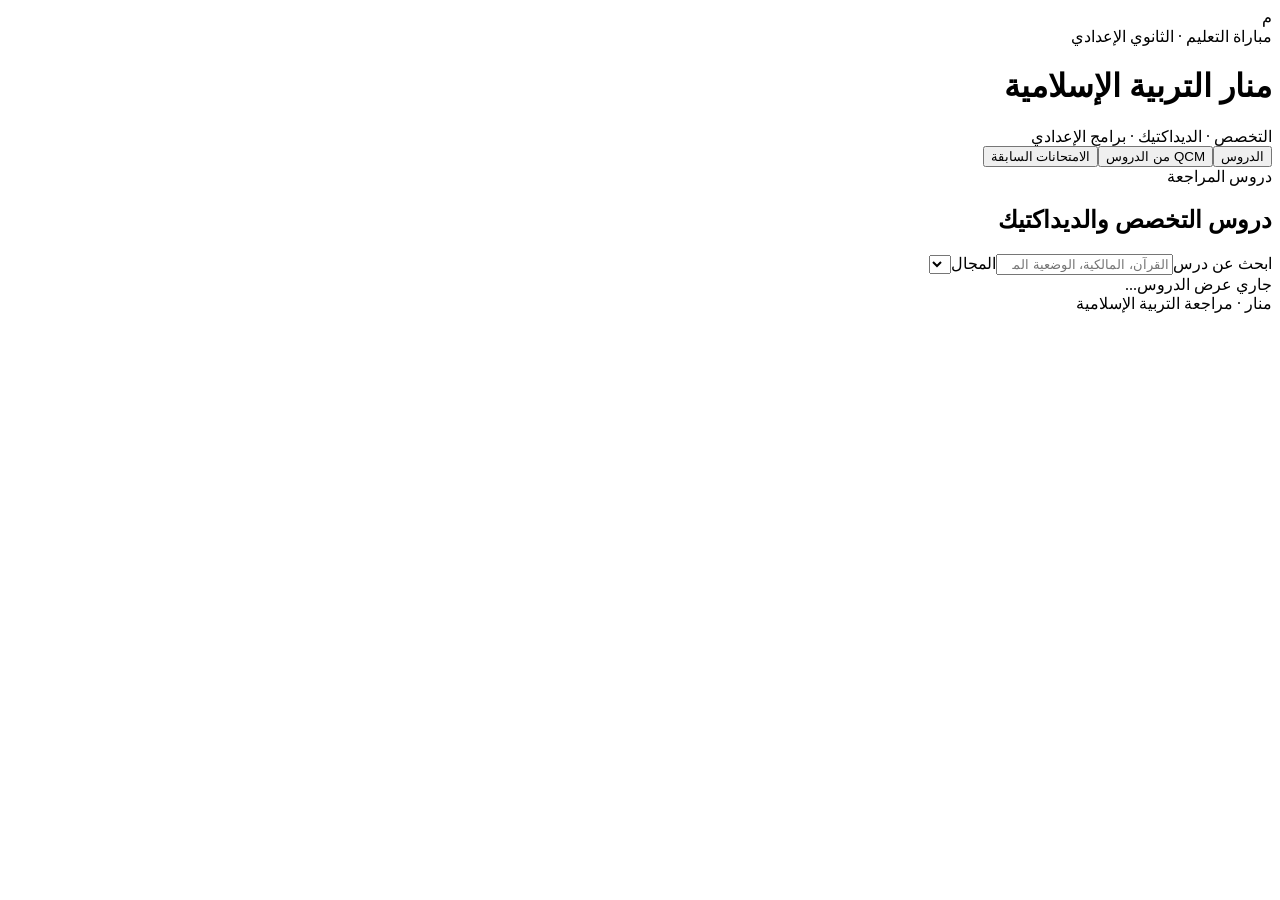
==== manar-islam/index.html @ e32c158d "Create independent Manar Islamic education review site from scratch" ====
<!doctype html>
<html lang="ar" dir="rtl">
<head>
<meta charset="utf-8"><meta name="viewport" content="width=device-width, initial-scale=1">
<meta name="theme-color" content="#112f32">
<meta name="description" content="دروس التربية الإسلامية لمباراة التعليم، QCM مبنية على الدروس، وامتحانات سابقة بسنداتها الأصلية.">
<title>منار | مراجعة التربية الإسلامية</title>
<link rel="stylesheet" href="style.css?v=1">
</head>
<body>
<header class="site-head">
 <div class="head-inner">
  <div class="logo-mark">م</div>
  <div class="brand"><div class="eyebrow">مباراة التعليم · الثانوي الإعدادي</div><h1>منار <span>التربية الإسلامية</span></h1></div>
  <div class="head-detail">التخصص · الديداكتيك · برامج الإعدادي</div>
 </div>
 <nav class="top-tabs" aria-label="أقسام الموقع"><button type="button" data-tab="lessons" class="active">الدروس</button><button type="button" data-tab="practice">QCM من الدروس</button><button type="button" data-tab="exams">الامتحانات السابقة</button></nav>
</header>
<main class="layout">
 <section id="lessons" class="tab-panel">
  <div class="section-intro"><div class="eyebrow dark">دروس المراجعة</div><h2>دروس التخصص والديداكتيك</h2></div>
  <div class="study-layout">
   <aside class="study-sidebar"><label for="lesson-search">ابحث عن درس</label><input id="lesson-search" type="search" placeholder="القرآن، المالكية، الوضعية المشكلة..."><label for="lesson-group">المجال</label><select id="lesson-group"></select><div id="lesson-list" class="lesson-list"></div></aside>
   <article class="lesson-pane" id="lesson-pane"><div class="loading">جاري عرض الدروس...</div></article>
  </div>
 </section>
 <section id="practice" class="tab-panel" hidden>
  <div class="section-intro"><div class="eyebrow dark">اختبار الفهم</div><h2>QCM مرتبطة بمحتوى الدروس</h2><p>أسئلة تدريبية تحليلية متوسطة وصعبة، منفصلة عن أسئلة المباريات الرسمية.</p></div>
  <div class="practice-controls"><label>اختر الدرس <select id="practice-lesson"></select></label><label>المستوى <select id="practice-level"><option value="all">متوسط وصعب</option><option value="hard">صعب فقط</option></select></label><button id="reset-practice" class="outline">إعادة الاختبار</button></div>
  <div class="score-line"><strong id="practice-stats"></strong></div>
  <div id="practice-content" class="practice-content"></div>
 </section>
 <section id="exams" class="tab-panel" hidden>
  <div class="section-intro"><div class="eyebrow dark">أسئلة أصلية</div><h2>الامتحانات السابقة</h2><p>نص الانطلاق والسند أولاً، ثم السؤال والاختيارات. الأسئلة غير المفرغة تُعرض من الورقة المصورة دون اختراع إجابات.</p></div>
  <div class="exam-controls"><label>الدورة <select id="exam-year"></select></label><label>السؤال <select id="exam-question"></select></label><div class="exam-movement"><button class="outline" id="prev-question">السابق</button><button class="outline" id="next-question">التالي</button></div></div>
  <div id="exam-paper" class="exam-paper"></div>
  <div id="essay-area" class="essay-area"></div>
 </section>
</main>
<footer>منار · مراجعة التربية الإسلامية</footer>
<script src="../tarbiya-islamia/transcribed-questions.js"></script>
<script src="../tarbiya-islamia/courses-full.js"></script>
<script src="../tarbiya-islamia/grade12-detailed.js"></script>
<script src="../tarbiya-islamia/grade3-detailed.js"></script>
<script src="../tarbiya-islamia/grade-extra-detailed.js"></script>
<script src="../tarbiya-islamia/courses-enriched.js"></script>
<script src="../tarbiya-islamia/master-grade1.js"></script>
<script src="../tarbiya-islamia/master-grade2.js"></script>
<script src="../tarbiya-islamia/master-grade3.js"></script>
<script src="../tarbiya-islamia/master-specialty.js"></script>
<script src="../tarbiya-islamia/master-didactics.js"></script>
<script src="../tarbiya-islamia/didactics-official-syllabus.js"></script>
<script src="../tarbiya-islamia/master-assemble.js"></script>
<script src="../tarbiya-islamia/resumes-specialty.js"></script>
<script src="../tarbiya-islamia/resumes-grades.js"></script>
<script src="questions.js?v=1"></script>
<script src="app.js?v=1"></script>
</body></html>
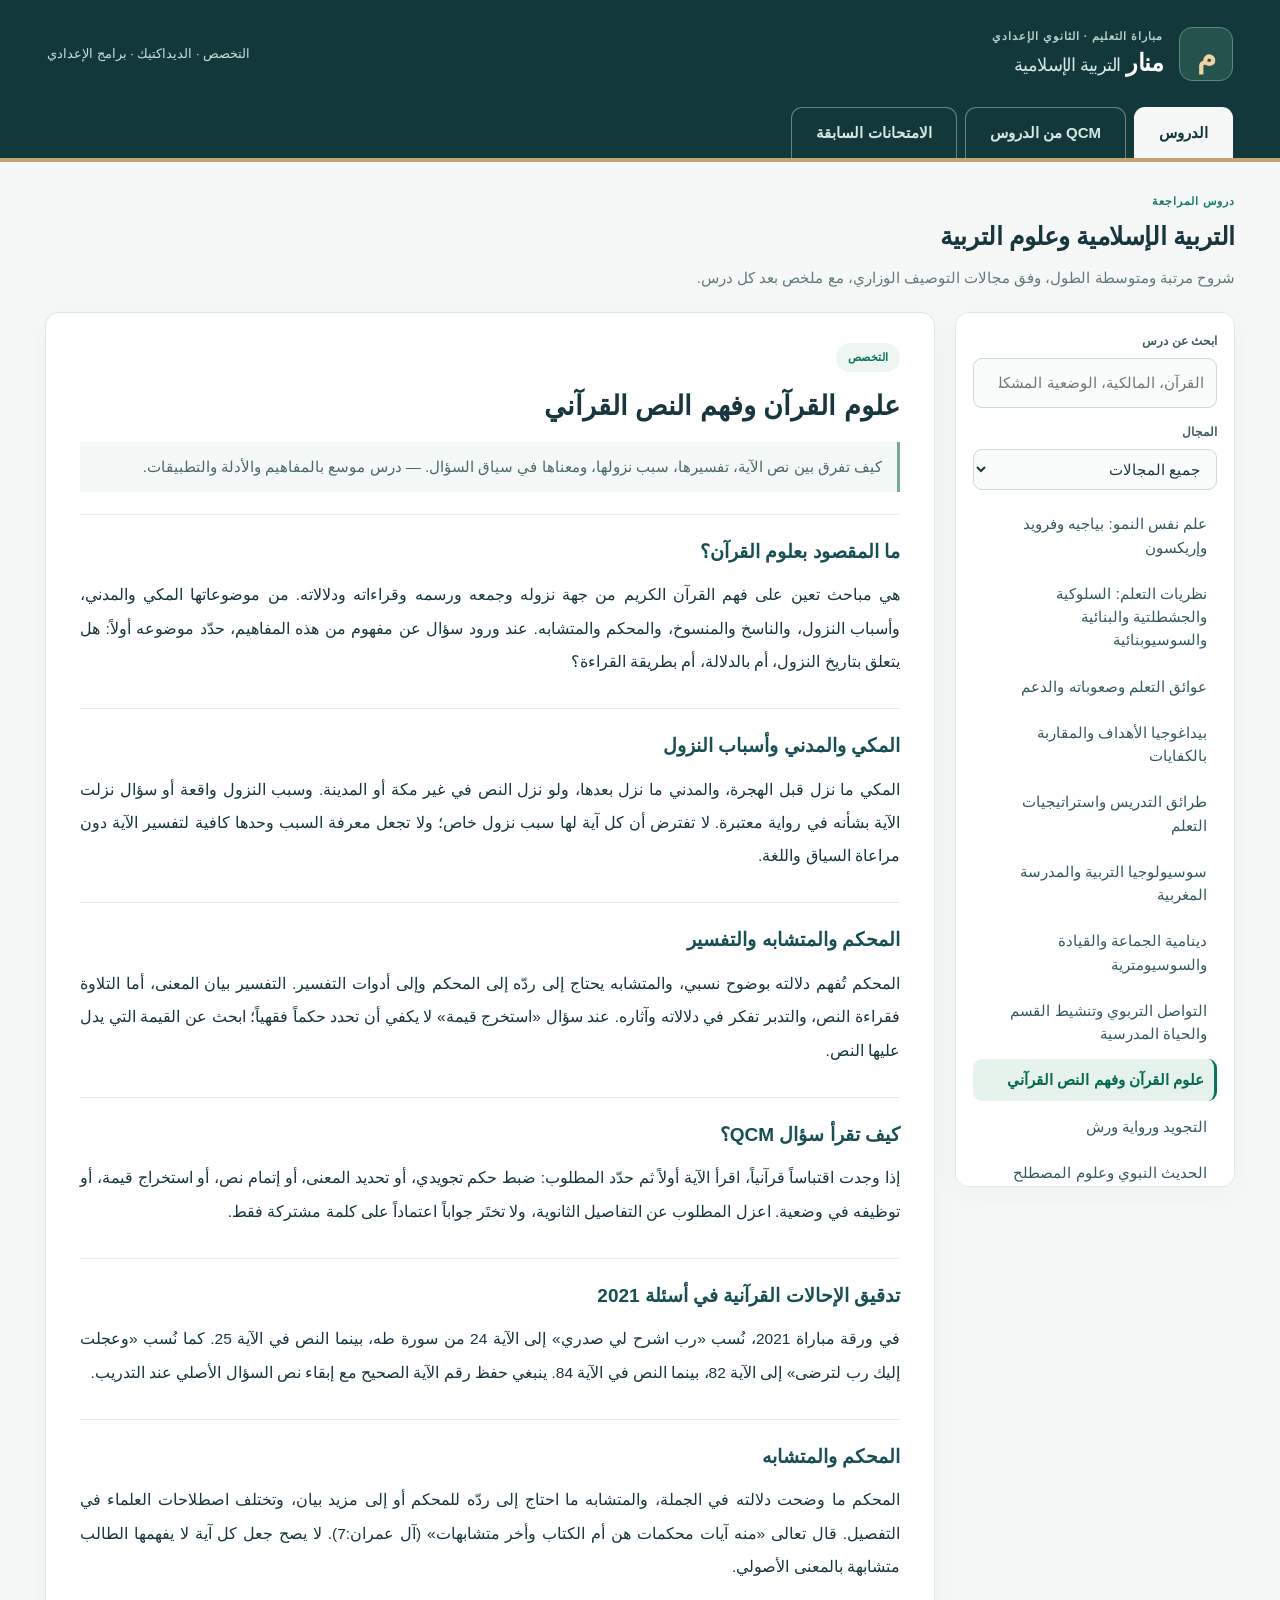
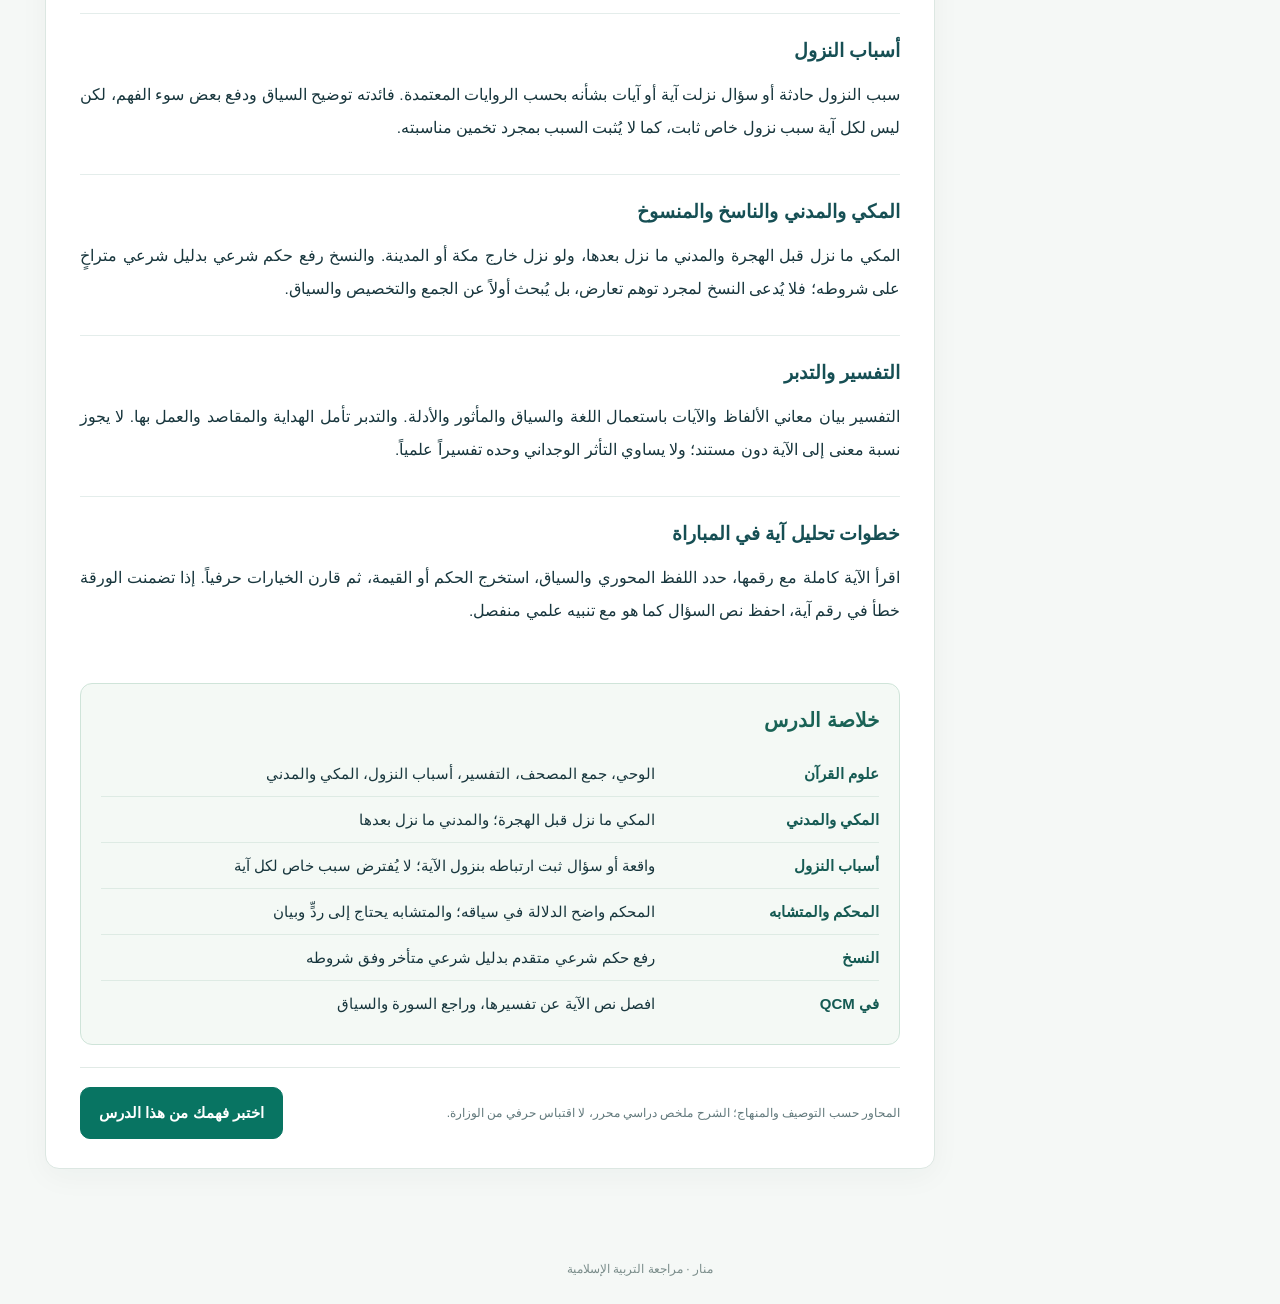
==== commit 3900a284: "Load 2025 specialty additions and education sciences with their applied QCM into new Manar site" ====
--- a/manar-islam/index.html
+++ b/manar-islam/index.html
@@ -18,14 +18,14 @@
 </header>
 <main class="layout">
  <section id="lessons" class="tab-panel">
-  <div class="section-intro"><div class="eyebrow dark">دروس المراجعة</div><h2>دروس التخصص والديداكتيك</h2></div>
+  <div class="section-intro"><div class="eyebrow dark">دروس المراجعة</div><h2>التربية الإسلامية وعلوم التربية</h2><p>شروح مرتبة ومتوسطة الطول، وفق مجالات التوصيف الوزاري، مع ملخص بعد كل درس.</p></div>
   <div class="study-layout">
    <aside class="study-sidebar"><label for="lesson-search">ابحث عن درس</label><input id="lesson-search" type="search" placeholder="القرآن، المالكية، الوضعية المشكلة..."><label for="lesson-group">المجال</label><select id="lesson-group"></select><div id="lesson-list" class="lesson-list"></div></aside>
    <article class="lesson-pane" id="lesson-pane"><div class="loading">جاري عرض الدروس...</div></article>
   </div>
  </section>
  <section id="practice" class="tab-panel" hidden>
-  <div class="section-intro"><div class="eyebrow dark">اختبار الفهم</div><h2>QCM مرتبطة بمحتوى الدروس</h2><p>أسئلة تدريبية تحليلية متوسطة وصعبة، منفصلة عن أسئلة المباريات الرسمية.</p></div>
+  <div class="section-intro"><div class="eyebrow dark">اختبار الفهم</div><h2>QCM متوسطة وصعبة من الدروس</h2><p>أسئلة تدريبية تحليلية متوسطة وصعبة، منفصلة عن أسئلة المباريات الرسمية.</p></div>
   <div class="practice-controls"><label>اختر الدرس <select id="practice-lesson"></select></label><label>المستوى <select id="practice-level"><option value="all">متوسط وصعب</option><option value="hard">صعب فقط</option></select></label><button id="reset-practice" class="outline">إعادة الاختبار</button></div>
   <div class="score-line"><strong id="practice-stats"></strong></div>
   <div id="practice-content" class="practice-content"></div>
@@ -50,9 +50,13 @@
 <script src="../tarbiya-islamia/master-specialty.js"></script>
 <script src="../tarbiya-islamia/master-didactics.js"></script>
 <script src="../tarbiya-islamia/didactics-official-syllabus.js"></script>
+<script src="specialty-2025-extra.js?v=1"></script>
+<script src="education-courses.js?v=1"></script>
 <script src="../tarbiya-islamia/master-assemble.js"></script>
 <script src="../tarbiya-islamia/resumes-specialty.js"></script>
 <script src="../tarbiya-islamia/resumes-grades.js"></script>
 <script src="questions.js?v=1"></script>
+<script src="advanced-questions.js?v=1"></script>
+<script src="education-questions.js?v=1"></script>
 <script src="app.js?v=1"></script>
 </body></html>
--- a/manar-islam/style.css
+++ b/manar-islam/style.css
@@ -0,0 +1,9 @@
+:root{--ink:#18363d;--muted:#62797c;--green:#087462;--dark:#12383b;--cream:#f5f8f6;--border:#dce7e2;--gold:#c5a36e;--white:#fff}
+*{box-sizing:border-box}html{scroll-behavior:smooth}body{margin:0;background:var(--cream);color:var(--ink);font:15px/1.85 Tahoma,"Segoe UI",Arial,sans-serif}button,input,select{font:inherit}button{cursor:pointer}a{color:var(--green)}[hidden]{display:none!important}button:focus-visible,input:focus-visible,select:focus-visible{outline:3px solid #c79235;outline-offset:2px}
+.site-head{background:var(--dark);color:#fff;border-bottom:4px solid var(--gold)}.head-inner{display:flex;align-items:center;gap:16px;max-width:1230px;padding:26px 22px;margin:auto}.logo-mark{height:54px;width:54px;border:1px solid #5d8882;border-radius:13px;display:grid;place-items:center;font-size:31px;font-weight:900;color:#f1d2a1;background:#24534d}.brand h1{font-size:24px;margin:0;letter-spacing:-.6px;line-height:1.45}.brand h1 span{font-weight:450;color:#d9e8e3;font-size:18px}.eyebrow{letter-spacing:1px;font-size:11px;font-weight:800;color:#bad2ca}.eyebrow.dark{color:#147866}.head-detail{margin-right:auto;color:#c9ded9;font-size:13px}.top-tabs{display:flex;gap:8px;max-width:1230px;margin:auto;padding:0 22px}.top-tabs button{border:1px solid #61867e;border-bottom:0;color:#d6e7e1;background:transparent;border-radius:11px 11px 0 0;padding:11px 24px;font-weight:800}.top-tabs button.active{background:var(--cream);border-color:var(--cream);color:var(--dark)}
+.layout{max-width:1230px;padding:29px 20px 65px;margin:auto;min-height:70vh}.section-intro{margin:0 0 20px}.section-intro h2{margin:2px 0;font-size:25px;font-weight:850;letter-spacing:-.4px}.section-intro p{color:var(--muted);max-width:870px;margin:5px 0 0}.study-layout{display:grid;grid-template-columns:280px minmax(0,1fr);gap:20px;align-items:start}.study-sidebar,.lesson-pane,.exam-paper,.essay-area,.practice-content,.practice-controls{background:#fff;border:1px solid var(--border);box-shadow:0 8px 30px #173c3a0a;border-radius:14px}.study-sidebar{position:sticky;top:15px;padding:17px;max-height:calc(100vh - 25px);overflow:auto}.study-sidebar label{display:block;color:#425d62;font-size:12px;font-weight:800;margin:0 0 6px}.study-sidebar input,.study-sidebar select,.practice-controls select,.exam-controls select{width:100%;background:#f9fcfa;border:1px solid #cadad5;color:var(--ink);padding:10px 12px;border-radius:9px;margin:0 0 13px}.lesson-list{display:grid;gap:5px}.lesson-link{display:flex;text-align:right;align-items:center;gap:8px;border:0;border-radius:9px;color:#345960;background:transparent;padding:9px 10px;line-height:1.55}.lesson-link:hover{background:#edf6f1}.lesson-link.active{background:#e5f3ec;color:#086952;font-weight:850;border-right:3px solid var(--green)}.lesson-link small{font-size:10px;color:#6d8c85;flex:none}.lesson-pane{padding:29px 34px;min-height:500px}.lesson-kind{display:inline-block;font-size:11px;letter-spacing:.2px;font-weight:850;background:#eef6f2;color:#0b735f;border-radius:100px;padding:4px 12px}.lesson-pane h2{margin:14px 0 16px;font-size:27px;line-height:1.5}.lesson-pane .lead{font-size:15px;color:#4b676c;background:#f4f8f6;border-right:3px solid #75ac96;padding:11px 15px;margin-bottom:22px}.chapter{border-top:1px solid #e4edeb;padding:22px 0 15px}.chapter:first-child{border-top:0}.chapter h3{font-size:19px;line-height:1.6;color:#164f54;margin:0 0 11px}.chapter p{font-size:15.5px;line-height:2.15;margin:0 0 15px;text-align:justify}.summary-area{background:#f4f9f5;border:1px solid #cfe4d9;border-radius:12px;padding:18px 20px;margin:26px 0 8px}.summary-area h3{margin:0 0 12px;font-size:20px;color:#1a6356}.summary-row{display:grid;grid-template-columns:minmax(110px,27%) minmax(0,1fr);border-top:1px solid #deebe4;padding:9px 0;gap:14px;line-height:1.8}.summary-row:first-of-type{border-top:0}.summary-row b{color:#155a53}.chapter-note{font-size:12px!important;color:var(--muted)!important}.lesson-bottom{display:flex;flex-wrap:wrap;align-items:center;justify-content:space-between;gap:12px;margin-top:22px;border-top:1px solid #e1eae6;padding-top:19px}
+.primary{background:var(--green);color:white;border:1px solid var(--green);border-radius:10px;padding:11px 18px;font-weight:800}.primary:hover{background:#075d51}.outline{background:#fff;color:var(--green);border:1px solid #b8d3c8;padding:10px 16px;border-radius:9px;font-weight:750}.outline:hover{background:#e9f5ef}
+.practice-controls,.exam-controls{display:flex;flex-wrap:wrap;align-items:end;gap:15px;padding:15px 18px;margin-bottom:20px}.practice-controls label,.exam-controls label{display:block;font-size:12px;font-weight:850;color:#486168;min-width:210px;flex:1}.practice-controls select,.exam-controls select{margin:4px 0 0}.score-line{padding:0 3px 14px;color:#1a6c59}.practice-content{padding:20px 25px}.question-card{padding:18px 0 22px;border-bottom:1px solid #e0eae6}.question-card:last-child{border-bottom:0}.question-meta{display:flex;align-items:center;gap:9px;font-size:12px;color:#0b715c;font-weight:800}.difficulty{font-size:10px;border-radius:5px;background:#fff5e9;color:#80502c;padding:3px 7px}.question-card h3{font-size:17px;line-height:1.9;margin:8px 0 13px}.option-list{display:grid;grid-template-columns:1fr 1fr;gap:9px}.option{border-radius:9px;padding:12px 14px;background:#fbfdfb;border:1px solid #cedfd6;text-align:right;color:#2c4c53;line-height:1.8}.option:hover:enabled{border-color:#269b78;background:#eaf7ef}.option[disabled]{cursor:default;opacity:1}.option.correct{background:#e8f8ed;color:#116444;border-color:#5dbf86}.option.wrong{background:#fff1e9;color:#9c4433;border-color:#e3a591}.explain{margin-top:12px;background:#f2f8f5;border-right:4px solid #2c9e76;border-radius:8px;padding:14px 16px}.explain.incorrect{background:#fff5f0;border-right-color:#d17d57}.explain strong{display:block;margin-bottom:4px}.explain p{margin:6px 0;font-size:14px;line-height:1.9}
+.exam-paper{padding:25px 28px}.exam-paper h3{margin:0 0 13px;color:#165a59;font-size:19px}.exam-stimulus{background:#f4f7f5;border-right:4px solid #a0bcb0;padding:18px 21px;white-space:pre-line;border-radius:8px;font-size:15px;line-height:2.05;margin:15px 0}.exam-scan{margin:15px auto 21px;text-align:center}.exam-scan img{display:block;width:100%;max-width:870px;height:auto;border:1px solid #d7e2df;border-radius:10px;margin:auto;box-shadow:0 8px 24px #193c3c15}.exam-scan figcaption{font-size:12px;color:var(--muted);margin-top:7px}.exam-question{margin:22px 0 12px;font-weight:800;font-size:18px;line-height:1.8}.answer-options{display:grid;grid-template-columns:1fr 1fr;gap:9px}.answer-option{display:block;border:1px solid #d0ded8;background:#fbfdfb;padding:12px 14px;border-radius:9px;text-align:right}.answer-option:has(input:checked){border-color:var(--green);background:#eaf6ee}.answer-option input{accent-color:var(--green);margin-left:8px}.result-box{margin:17px 0;background:#eaf7ee;border-right:4px solid #21865a;padding:15px 19px;border-radius:7px}.result-box.wrong{background:#fff5ec;border-right-color:#d88d51}.result-box p{margin:6px 0}.exam-paper .actions{margin-top:19px}.essay-area{margin-top:23px;padding:23px 27px}.essay-area h3{color:#125a5a}.essay-area details{border:1px solid #d9e8e0;padding:12px 15px;margin:9px 0;border-radius:10px;background:#fbfdfc}.essay-area summary{cursor:pointer;font-weight:800}.essay-area p{line-height:2}.warning{background:#fff6e9;color:#775a35;border-right:3px solid #cda568;padding:12px 14px;border-radius:8px;font-size:14px}.empty{padding:40px 15px;text-align:center;color:var(--muted)}footer{text-align:center;color:#7b8d8b;padding:24px;font-size:12px}
+@media(max-width:820px){.study-layout{grid-template-columns:1fr}.study-sidebar{position:static;max-height:260px}.lesson-list{grid-template-columns:1fr 1fr}.head-detail{display:none}.lesson-pane{padding:22px 18px}.layout{padding:20px 12px 45px}.top-tabs button{flex:1;padding:10px 8px;font-size:12px}.practice-content,.exam-paper{padding:16px}.option-list,.answer-options{grid-template-columns:1fr}.lesson-pane h2{font-size:23px}.chapter p{text-align:right;font-size:15px}}
+@media(max-width:480px){.head-inner{padding:17px 14px}.brand h1{font-size:20px}.brand h1 span{display:block;font-size:14px}.brand .eyebrow{font-size:10px}.top-tabs{padding:0 10px}.lesson-list{grid-template-columns:1fr}.study-sidebar{max-height:270px}.summary-row{grid-template-columns:1fr;gap:2px}.practice-controls label,.exam-controls label{min-width:100%}}
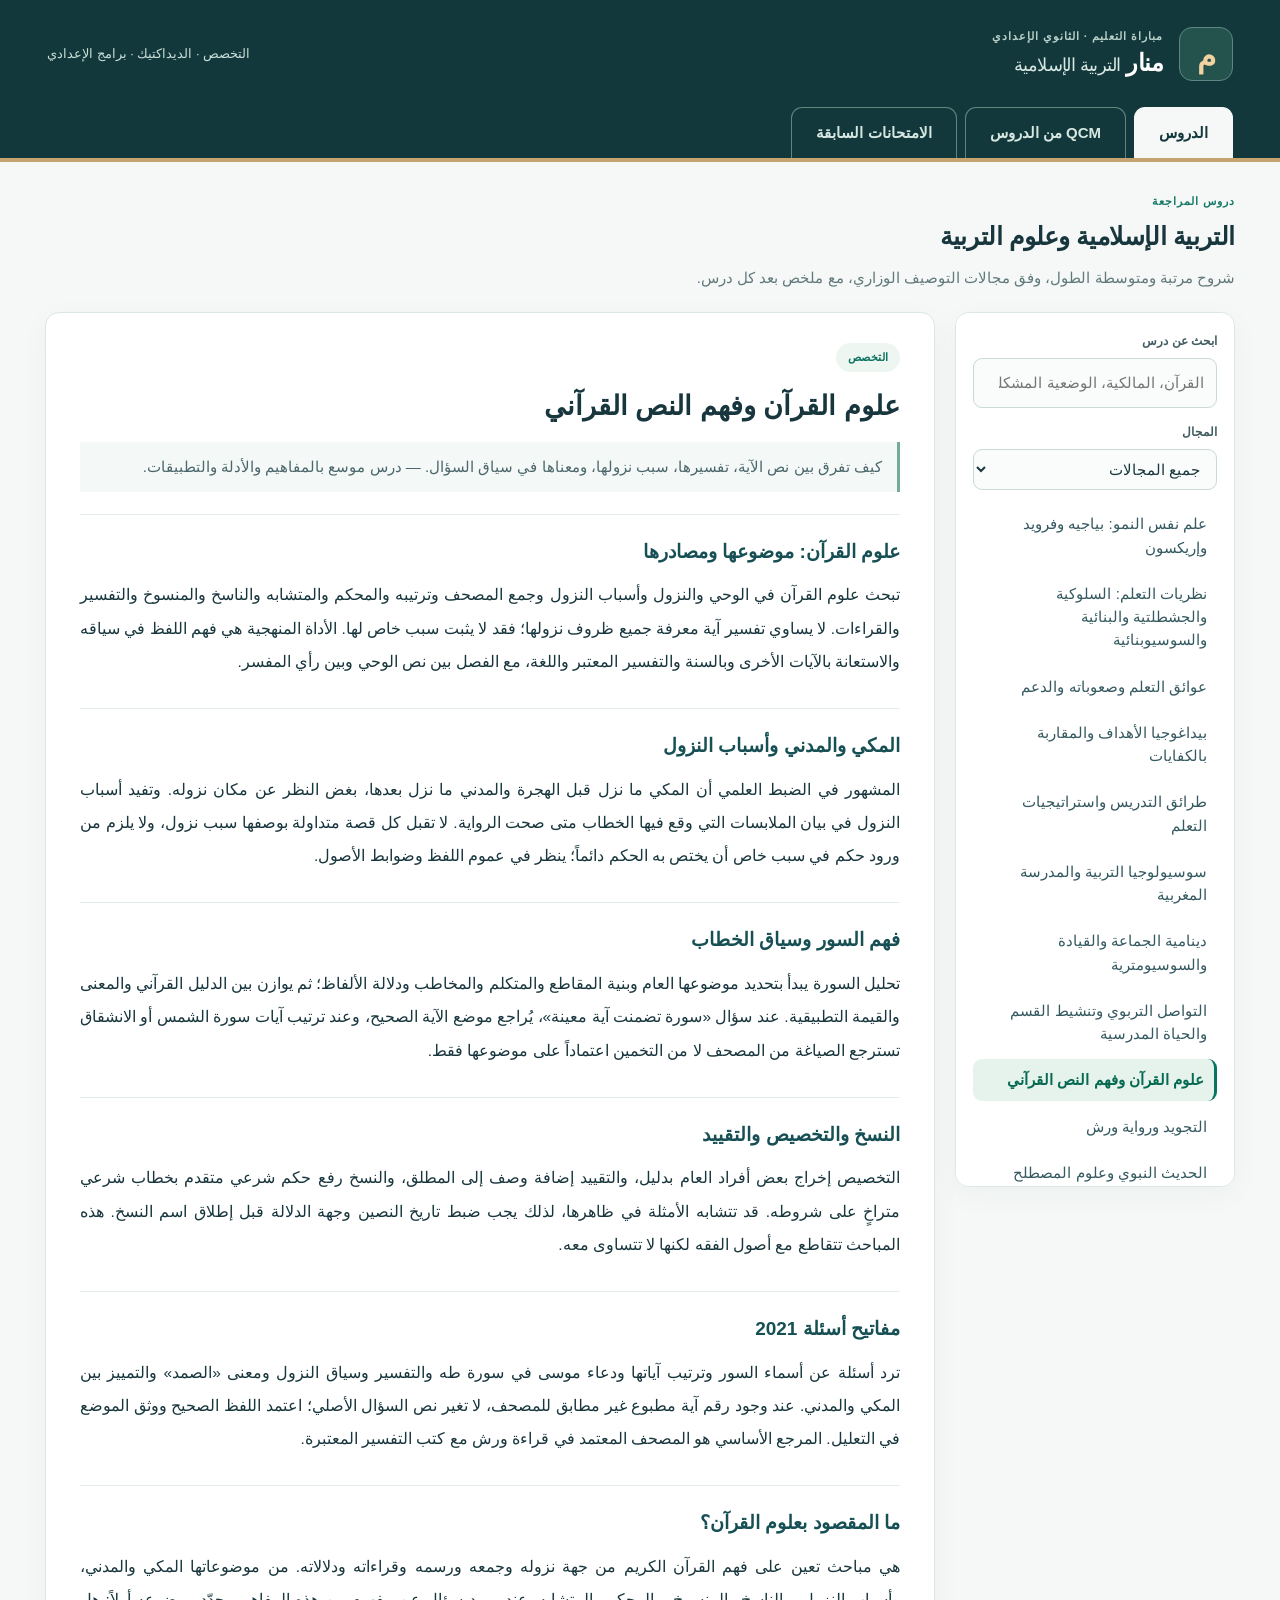
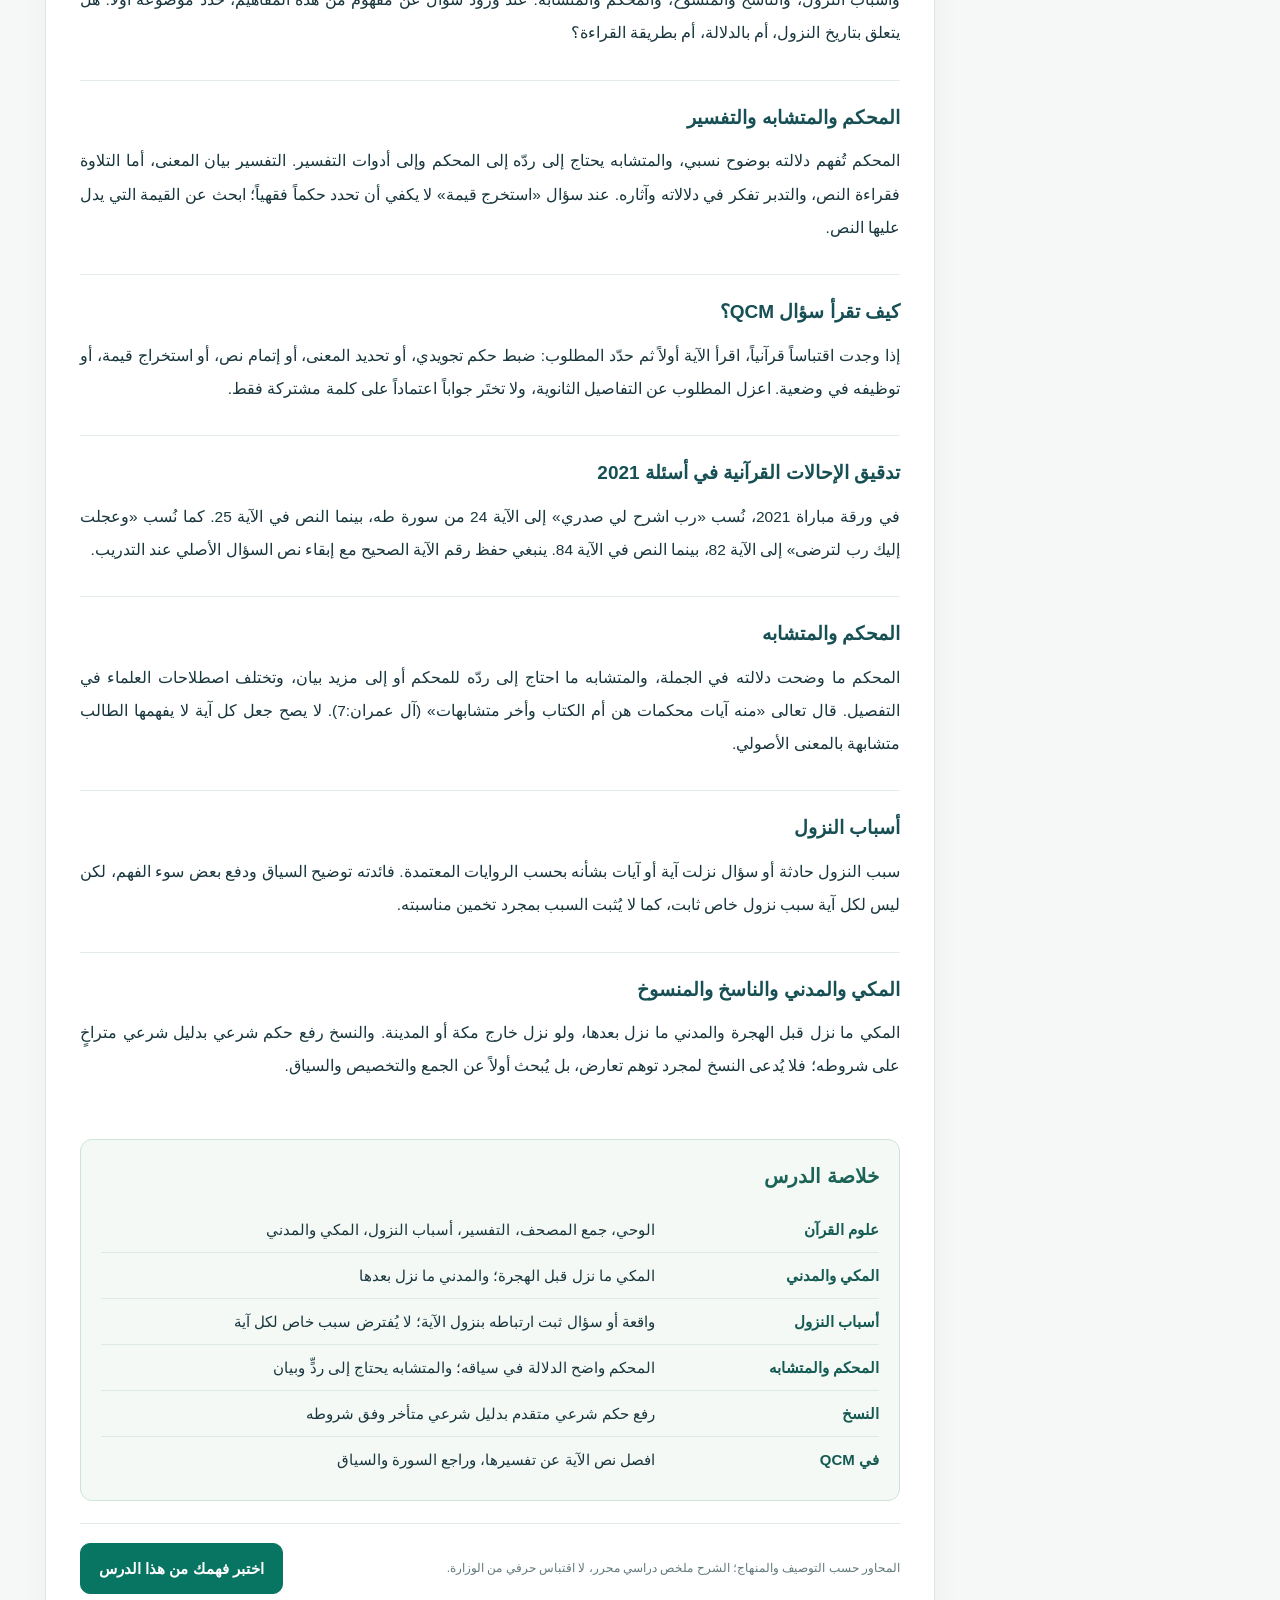
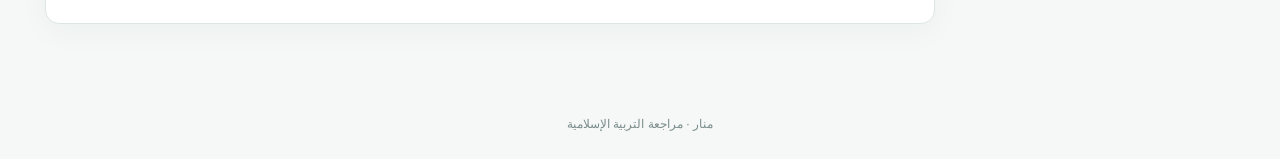
==== commit 836b9a38: "Fix initialization order: assemble 58 legacy lessons before appending 2025 and education courses" ====
--- a/manar-islam/index.html
+++ b/manar-islam/index.html
@@ -50,9 +50,9 @@
 <script src="../tarbiya-islamia/master-specialty.js"></script>
 <script src="../tarbiya-islamia/master-didactics.js"></script>
 <script src="../tarbiya-islamia/didactics-official-syllabus.js"></script>
+<script src="../tarbiya-islamia/master-assemble.js"></script>
 <script src="specialty-2025-extra.js?v=1"></script>
 <script src="education-courses.js?v=1"></script>
-<script src="../tarbiya-islamia/master-assemble.js"></script>
 <script src="../tarbiya-islamia/resumes-specialty.js"></script>
 <script src="../tarbiya-islamia/resumes-grades.js"></script>
 <script src="questions.js?v=1"></script>
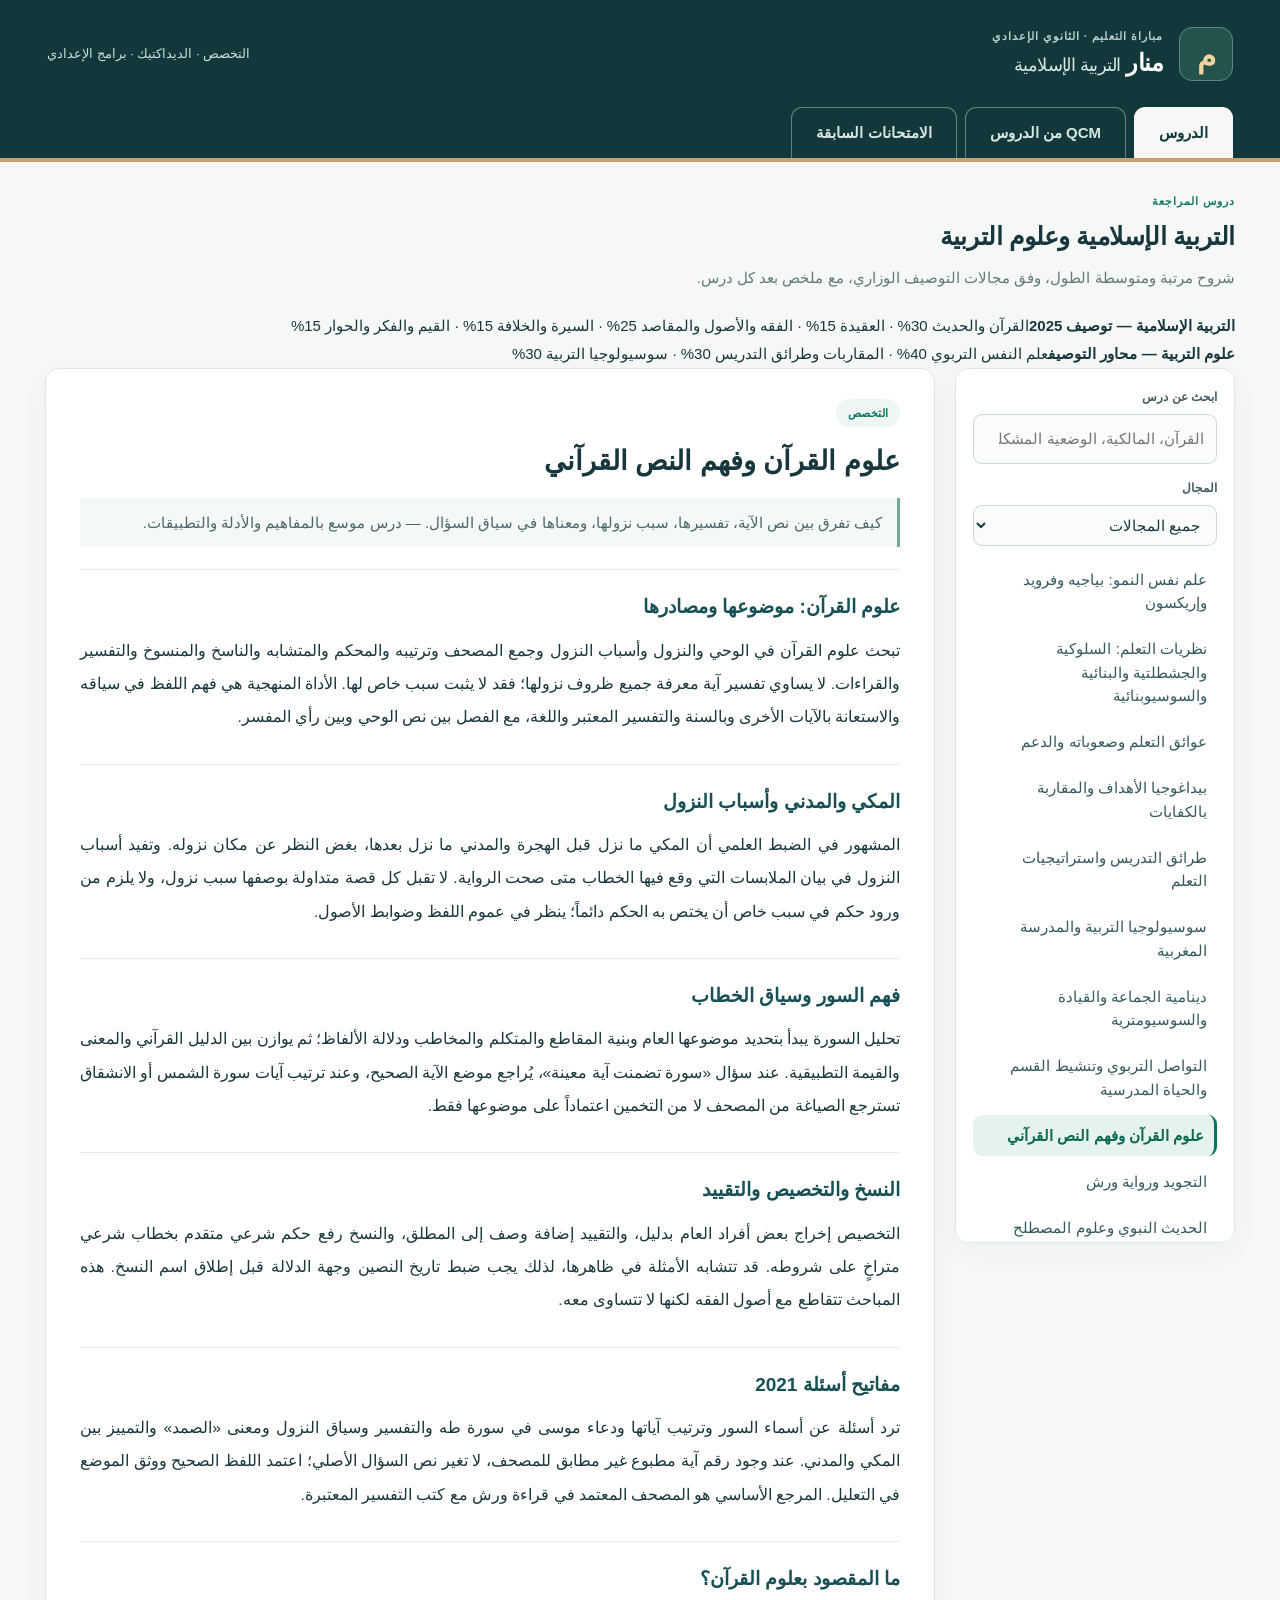
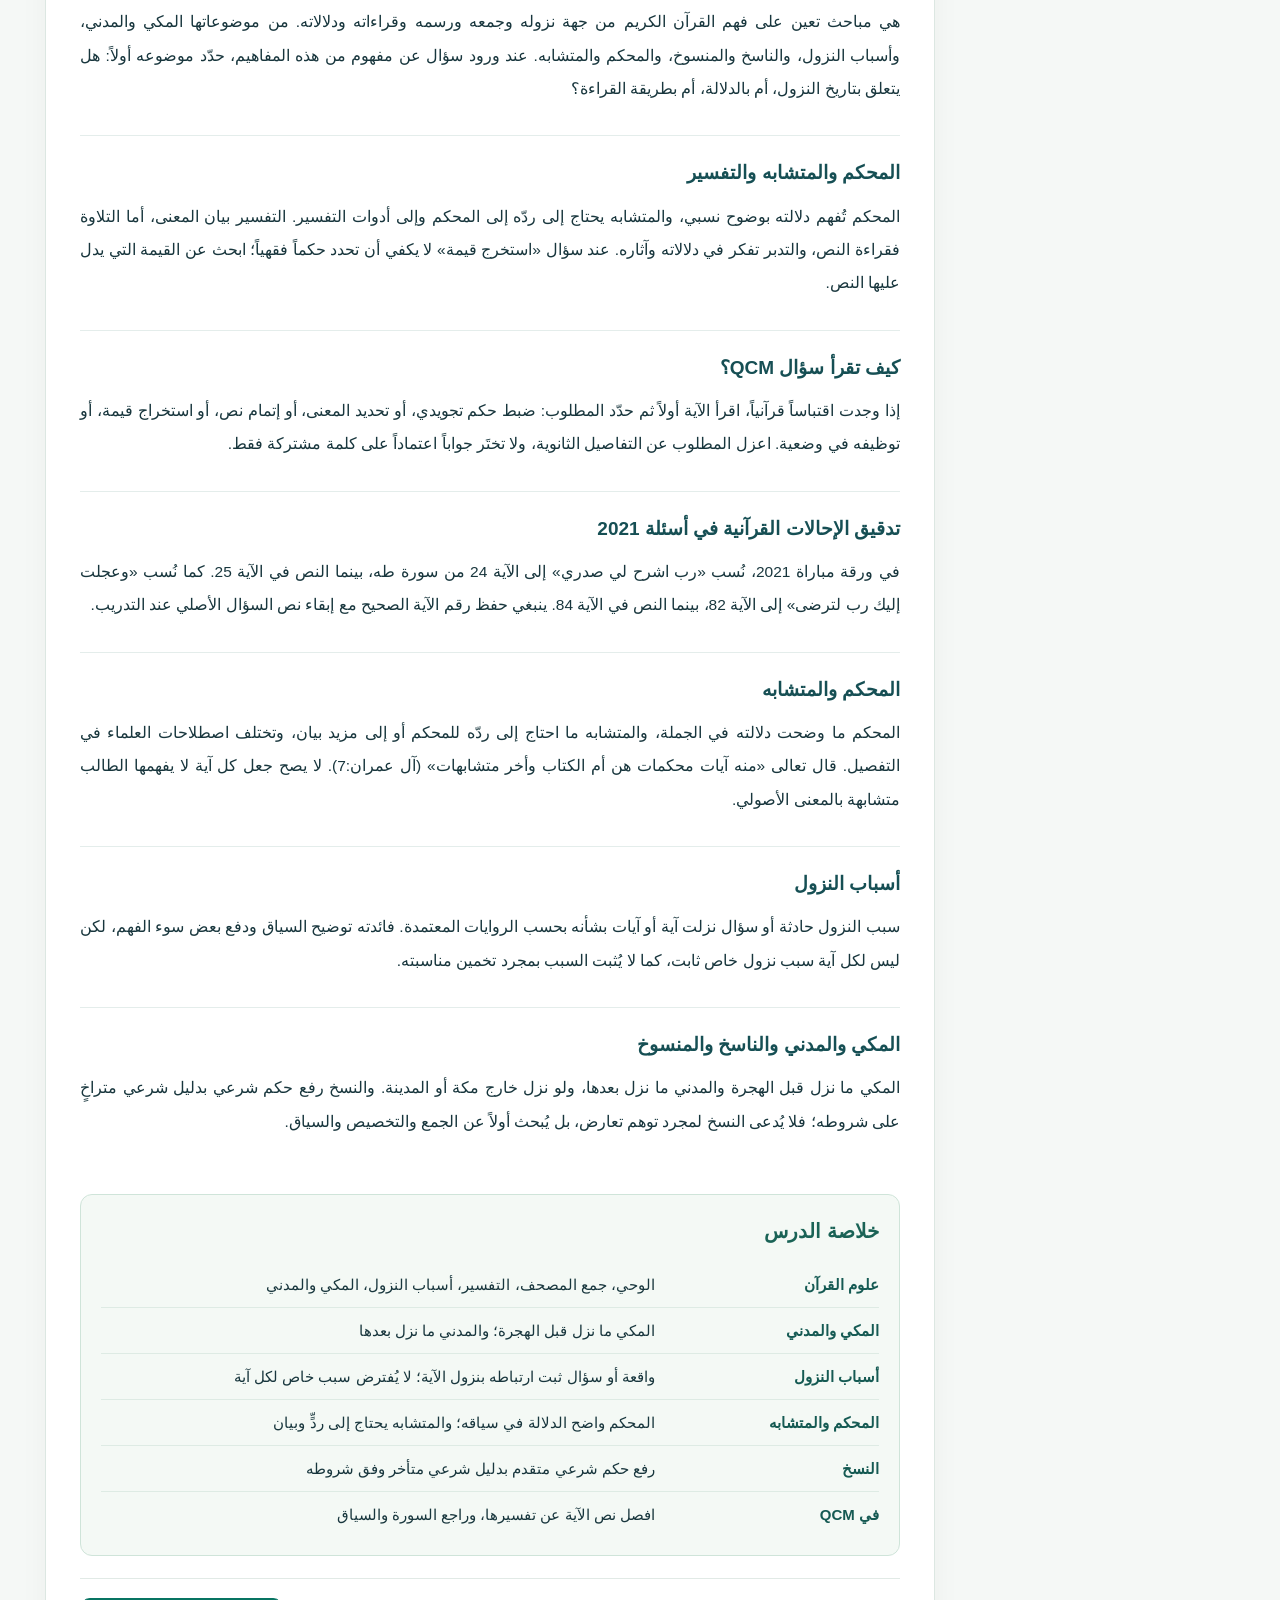
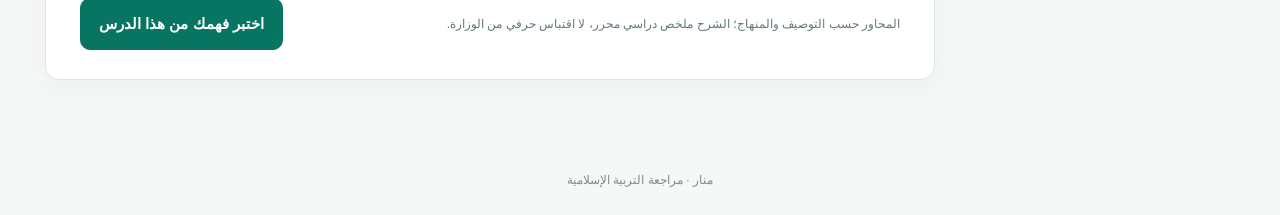
==== commit b230816d: "Display 2025 specialty weights and education sciences specification coverage in new site" ====
--- a/manar-islam/index.html
+++ b/manar-islam/index.html
@@ -19,7 +19,11 @@
 <main class="layout">
  <section id="lessons" class="tab-panel">
   <div class="section-intro"><div class="eyebrow dark">دروس المراجعة</div><h2>التربية الإسلامية وعلوم التربية</h2><p>شروح مرتبة ومتوسطة الطول، وفق مجالات التوصيف الوزاري، مع ملخص بعد كل درس.</p></div>
-  <div class="study-layout">
+  <div class="spec-strip" aria-label="مجالات توصيف 2025">
+  <div><strong>التربية الإسلامية — توصيف 2025</strong><span>القرآن والحديث 30% · العقيدة 15% · الفقه والأصول والمقاصد 25% · السيرة والخلافة 15% · القيم والفكر والحوار 15%</span></div>
+  <div><strong>علوم التربية — محاور التوصيف</strong><span>علم النفس التربوي 40% · المقاربات وطرائق التدريس 30% · سوسيولوجيا التربية 30%</span></div>
+ </div>
+ <div class="study-layout">
    <aside class="study-sidebar"><label for="lesson-search">ابحث عن درس</label><input id="lesson-search" type="search" placeholder="القرآن، المالكية، الوضعية المشكلة..."><label for="lesson-group">المجال</label><select id="lesson-group"></select><div id="lesson-list" class="lesson-list"></div></aside>
    <article class="lesson-pane" id="lesson-pane"><div class="loading">جاري عرض الدروس...</div></article>
   </div>
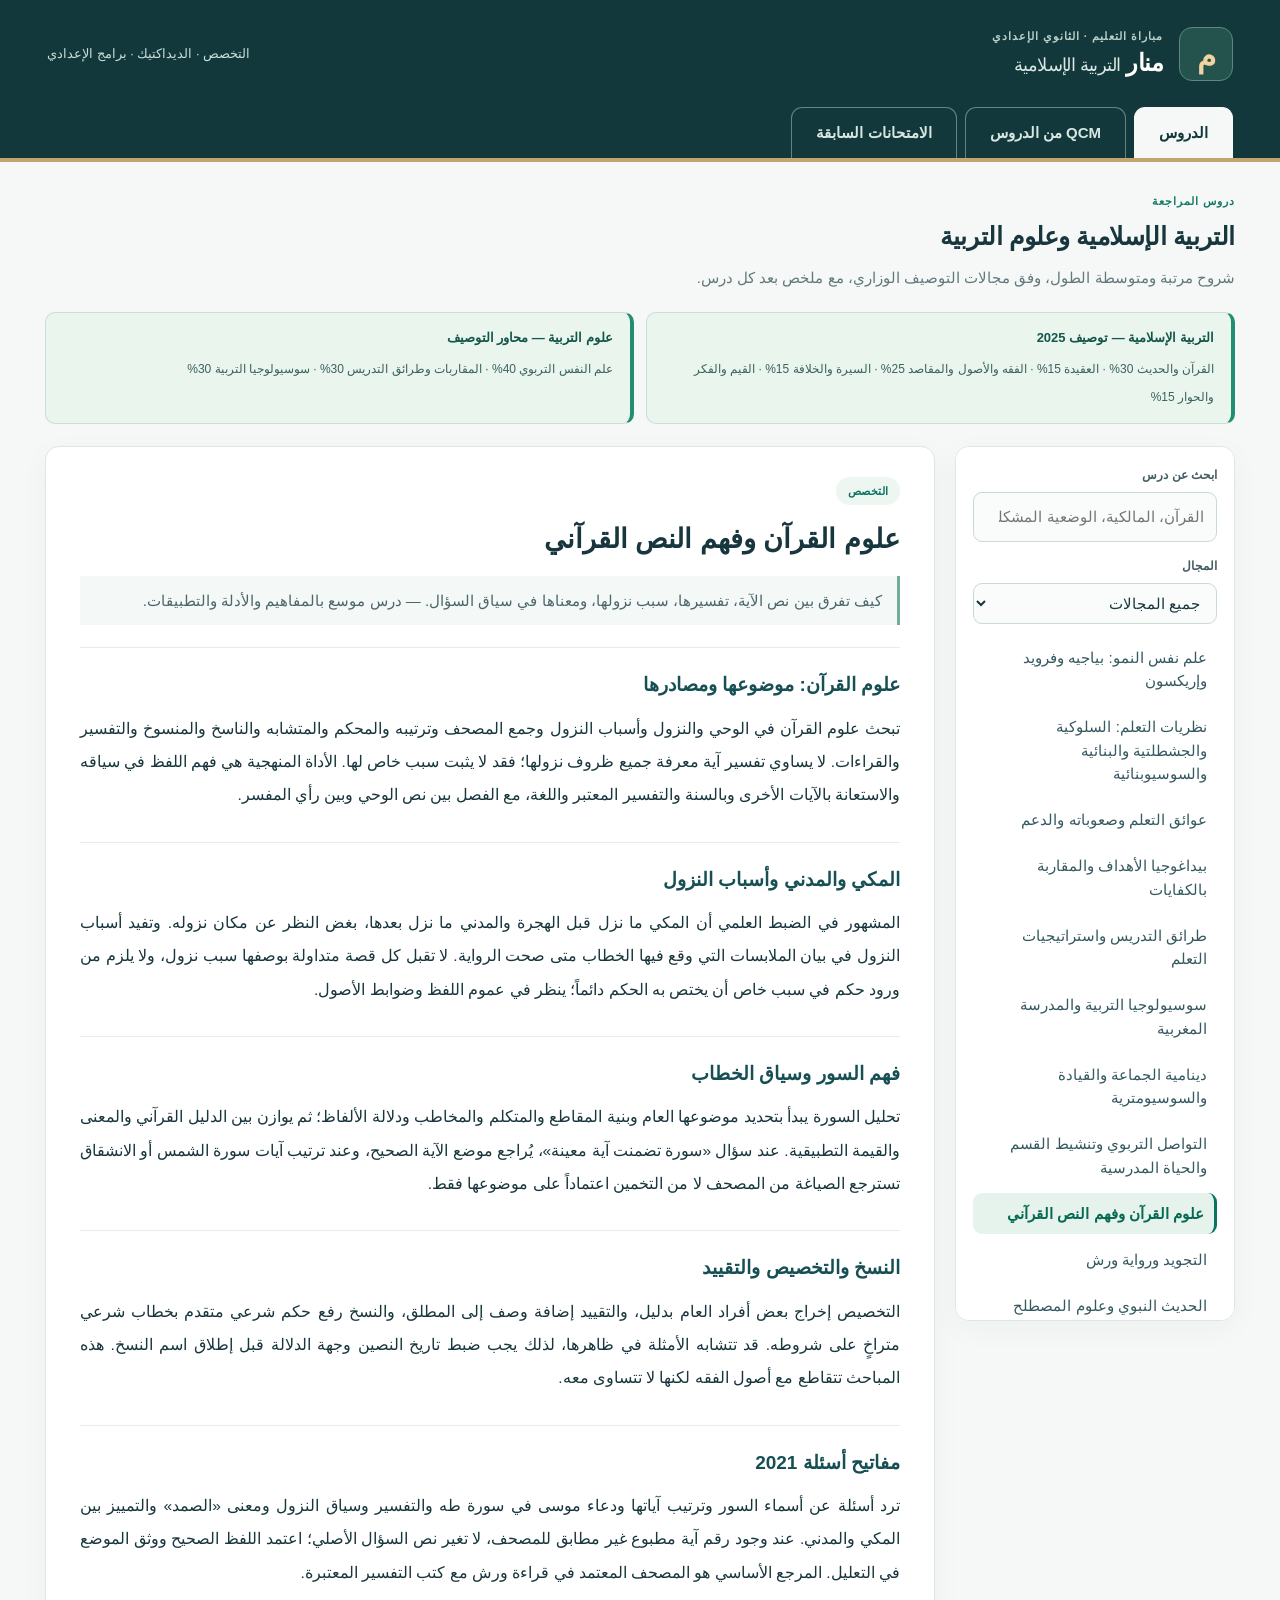
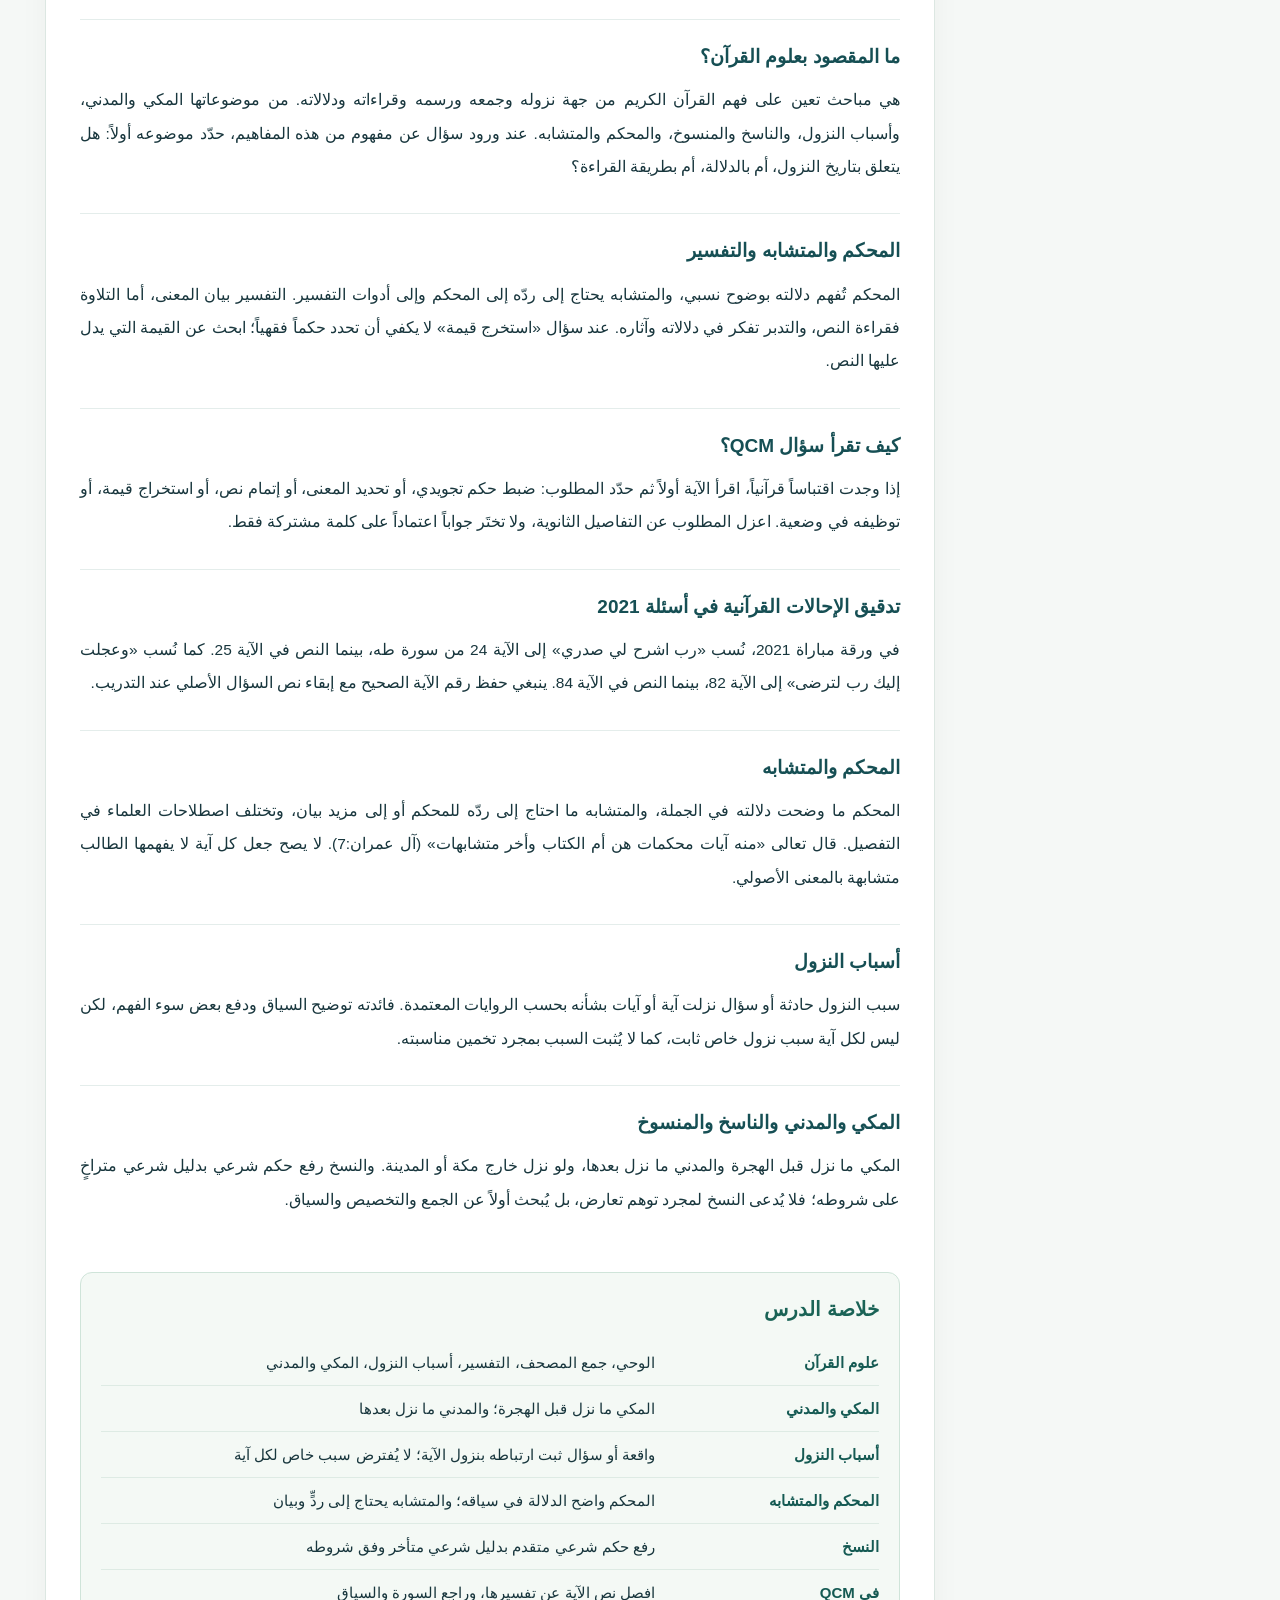
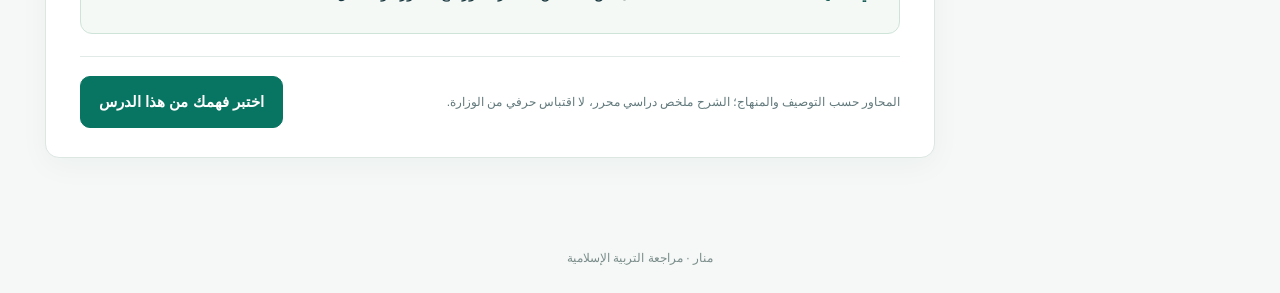
==== commit 8238d1f5: "Load expanded 2025 specialty and education courses after original source modules" ====
--- a/manar-islam/index.html
+++ b/manar-islam/index.html
@@ -59,8 +59,10 @@
 <script src="education-courses.js?v=1"></script>
 <script src="../tarbiya-islamia/resumes-specialty.js"></script>
 <script src="../tarbiya-islamia/resumes-grades.js"></script>
+<script src="education-expanded.js?v=2"></script>
+<script src="specialty-expanded.js?v=2"></script>
 <script src="questions.js?v=1"></script>
 <script src="advanced-questions.js?v=1"></script>
 <script src="education-questions.js?v=1"></script>
-<script src="app.js?v=1"></script>
+<script src="app.js?v=2"></script>
 </body></html>
--- a/manar-islam/style.css
+++ b/manar-islam/style.css
@@ -7,3 +7,5 @@
 .exam-paper{padding:25px 28px}.exam-paper h3{margin:0 0 13px;color:#165a59;font-size:19px}.exam-stimulus{background:#f4f7f5;border-right:4px solid #a0bcb0;padding:18px 21px;white-space:pre-line;border-radius:8px;font-size:15px;line-height:2.05;margin:15px 0}.exam-scan{margin:15px auto 21px;text-align:center}.exam-scan img{display:block;width:100%;max-width:870px;height:auto;border:1px solid #d7e2df;border-radius:10px;margin:auto;box-shadow:0 8px 24px #193c3c15}.exam-scan figcaption{font-size:12px;color:var(--muted);margin-top:7px}.exam-question{margin:22px 0 12px;font-weight:800;font-size:18px;line-height:1.8}.answer-options{display:grid;grid-template-columns:1fr 1fr;gap:9px}.answer-option{display:block;border:1px solid #d0ded8;background:#fbfdfb;padding:12px 14px;border-radius:9px;text-align:right}.answer-option:has(input:checked){border-color:var(--green);background:#eaf6ee}.answer-option input{accent-color:var(--green);margin-left:8px}.result-box{margin:17px 0;background:#eaf7ee;border-right:4px solid #21865a;padding:15px 19px;border-radius:7px}.result-box.wrong{background:#fff5ec;border-right-color:#d88d51}.result-box p{margin:6px 0}.exam-paper .actions{margin-top:19px}.essay-area{margin-top:23px;padding:23px 27px}.essay-area h3{color:#125a5a}.essay-area details{border:1px solid #d9e8e0;padding:12px 15px;margin:9px 0;border-radius:10px;background:#fbfdfc}.essay-area summary{cursor:pointer;font-weight:800}.essay-area p{line-height:2}.warning{background:#fff6e9;color:#775a35;border-right:3px solid #cda568;padding:12px 14px;border-radius:8px;font-size:14px}.empty{padding:40px 15px;text-align:center;color:var(--muted)}footer{text-align:center;color:#7b8d8b;padding:24px;font-size:12px}
 @media(max-width:820px){.study-layout{grid-template-columns:1fr}.study-sidebar{position:static;max-height:260px}.lesson-list{grid-template-columns:1fr 1fr}.head-detail{display:none}.lesson-pane{padding:22px 18px}.layout{padding:20px 12px 45px}.top-tabs button{flex:1;padding:10px 8px;font-size:12px}.practice-content,.exam-paper{padding:16px}.option-list,.answer-options{grid-template-columns:1fr}.lesson-pane h2{font-size:23px}.chapter p{text-align:right;font-size:15px}}
 @media(max-width:480px){.head-inner{padding:17px 14px}.brand h1{font-size:20px}.brand h1 span{display:block;font-size:14px}.brand .eyebrow{font-size:10px}.top-tabs{padding:0 10px}.lesson-list{grid-template-columns:1fr}.study-sidebar{max-height:270px}.summary-row{grid-template-columns:1fr;gap:2px}.practice-controls label,.exam-controls label{min-width:100%}}
+
+.spec-strip{display:grid;grid-template-columns:1fr 1fr;gap:12px;margin:0 0 22px}.spec-strip>div{background:#eaf5ee;border:1px solid #cbded3;border-right:4px solid #238d71;border-radius:10px;padding:13px 17px}.spec-strip strong{display:block;color:#14564c;font-size:13px;margin-bottom:4px}.spec-strip span{font-size:12px;color:#3b625f;line-height:1.9}@media(max-width:800px){.spec-strip{grid-template-columns:1fr}}
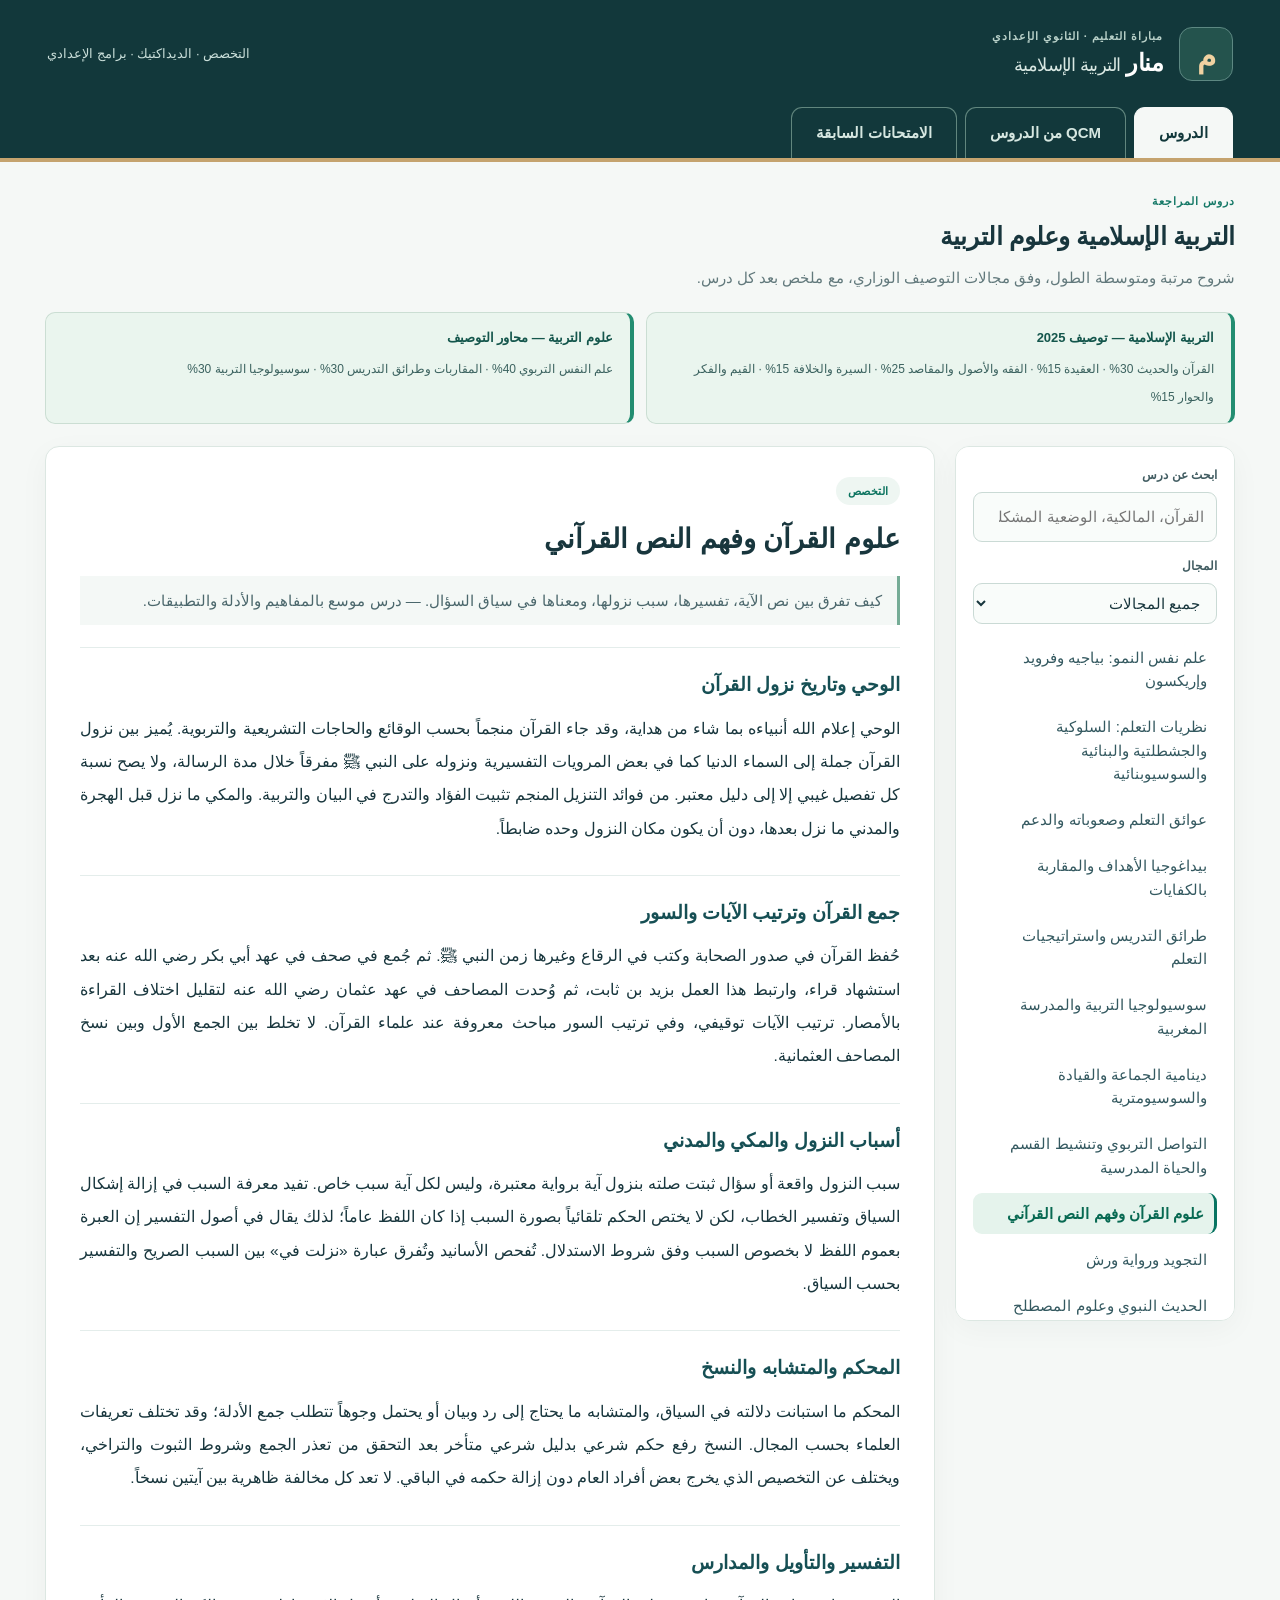
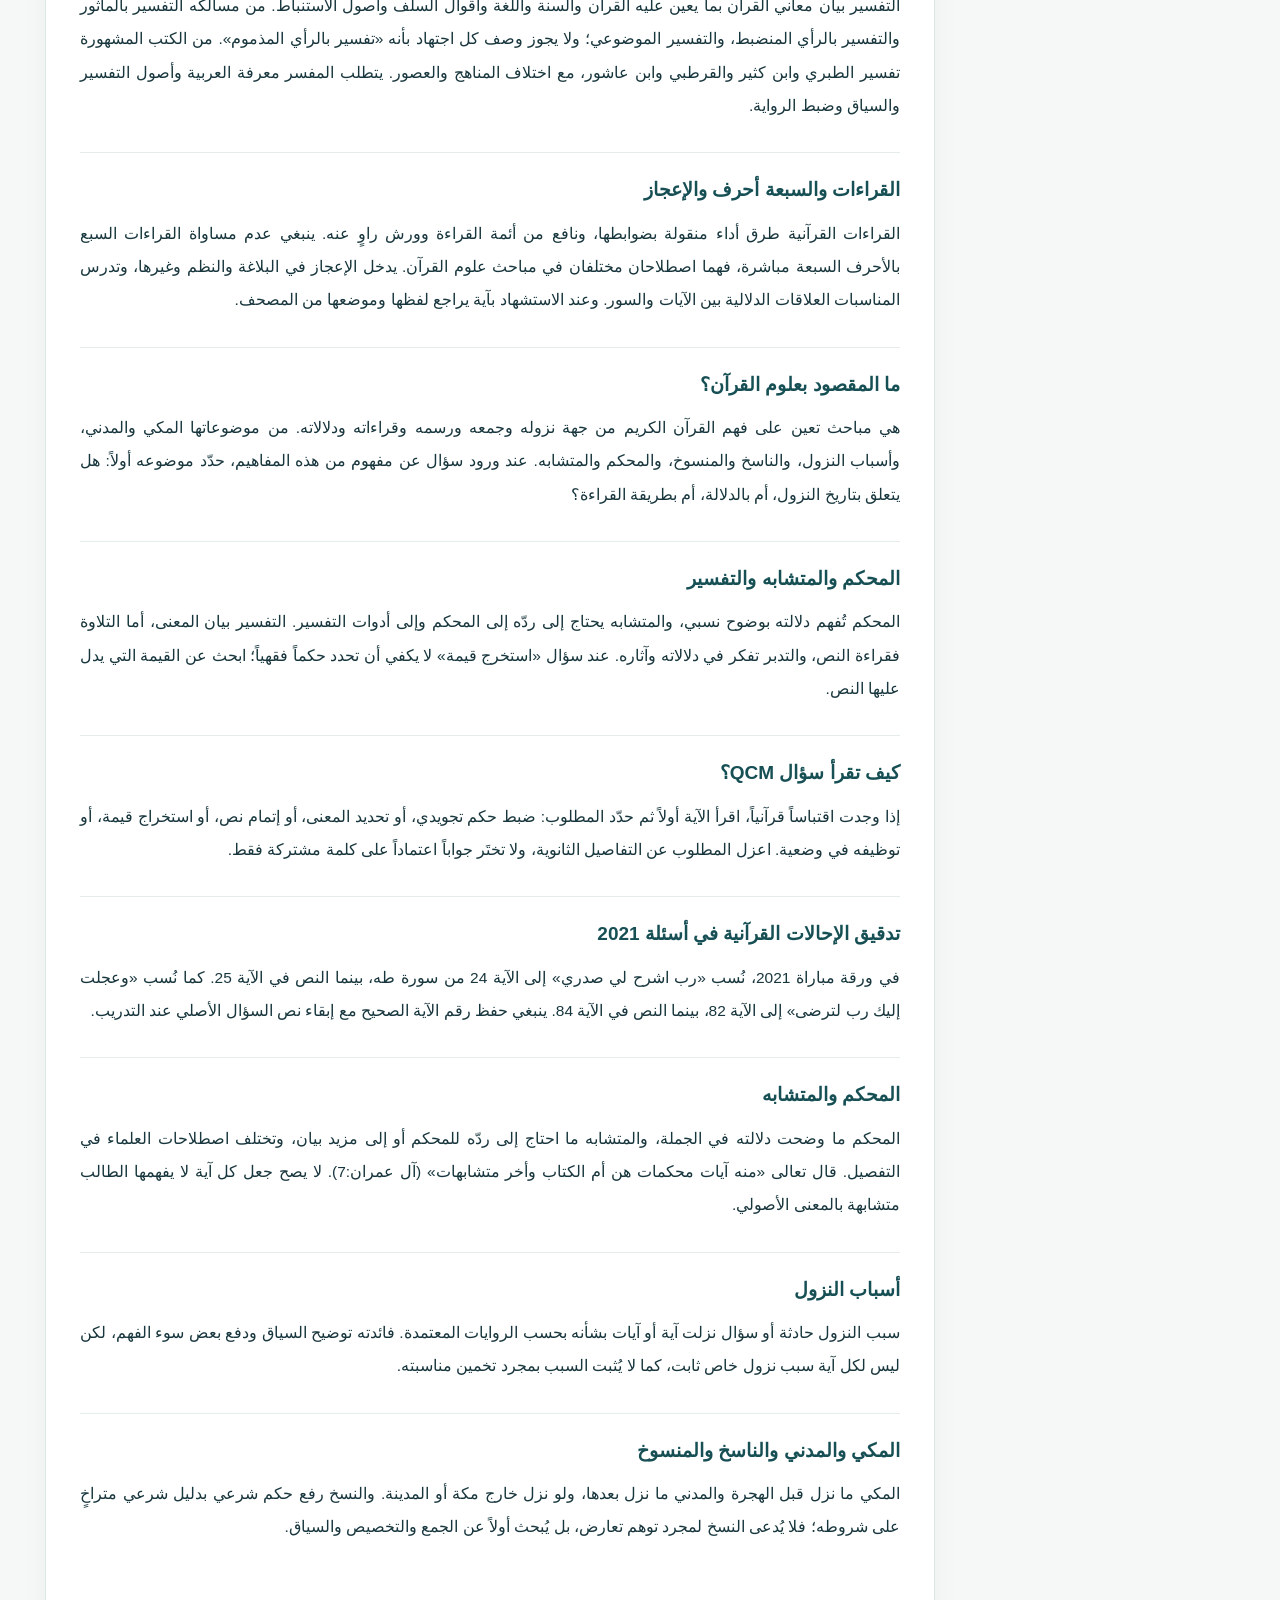
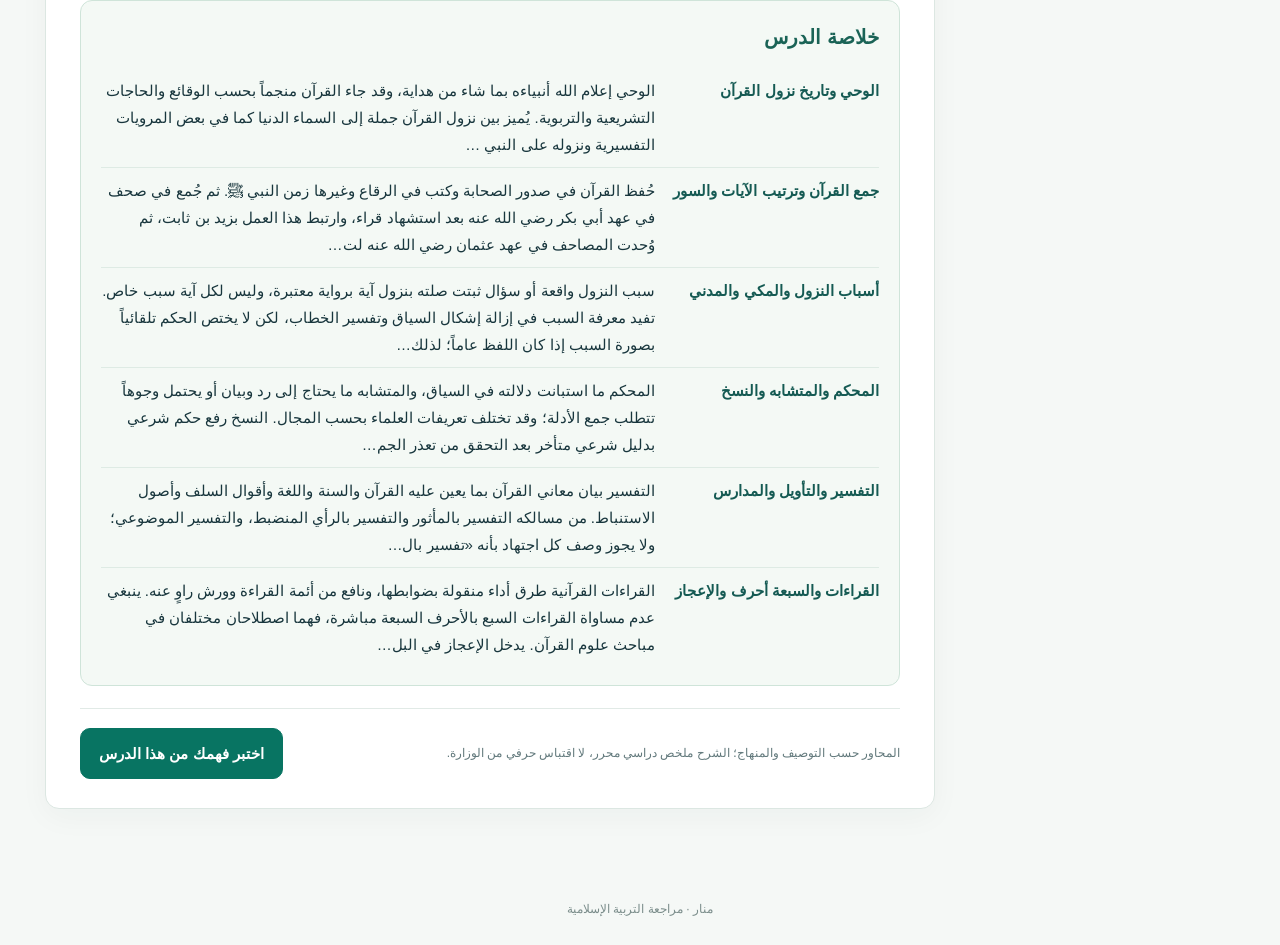
==== commit 5ddc7f66: "Load fully explained core specialty courses aligned to 2025 exam blueprint" ====
--- a/manar-islam/index.html
+++ b/manar-islam/index.html
@@ -61,6 +61,7 @@
 <script src="../tarbiya-islamia/resumes-grades.js"></script>
 <script src="education-expanded.js?v=2"></script>
 <script src="specialty-expanded.js?v=2"></script>
+<script src="specialty-core-expanded.js?v=2"></script>
 <script src="questions.js?v=1"></script>
 <script src="advanced-questions.js?v=1"></script>
 <script src="education-questions.js?v=1"></script>
--- a/manar-islam/style.css
+++ b/manar-islam/style.css
@@ -9,3 +9,5 @@
 @media(max-width:480px){.head-inner{padding:17px 14px}.brand h1{font-size:20px}.brand h1 span{display:block;font-size:14px}.brand .eyebrow{font-size:10px}.top-tabs{padding:0 10px}.lesson-list{grid-template-columns:1fr}.study-sidebar{max-height:270px}.summary-row{grid-template-columns:1fr;gap:2px}.practice-controls label,.exam-controls label{min-width:100%}}
 
 .spec-strip{display:grid;grid-template-columns:1fr 1fr;gap:12px;margin:0 0 22px}.spec-strip>div{background:#eaf5ee;border:1px solid #cbded3;border-right:4px solid #238d71;border-radius:10px;padding:13px 17px}.spec-strip strong{display:block;color:#14564c;font-size:13px;margin-bottom:4px}.spec-strip span{font-size:12px;color:#3b625f;line-height:1.9}@media(max-width:800px){.spec-strip{grid-template-columns:1fr}}
+
+.exam-scan-controls{display:flex;flex-wrap:wrap;align-items:end;gap:10px;padding:12px 0}.exam-scan-controls label{font-weight:800;color:#265c55;min-width:220px;flex:1}.exam-scan-controls select{display:block;background:#fff;border:1px solid #bfdbd0;border-radius:9px;padding:8px 12px;min-width:170px;margin-top:5px}.exam-scan-controls .outline:disabled{opacity:.45;cursor:default}
